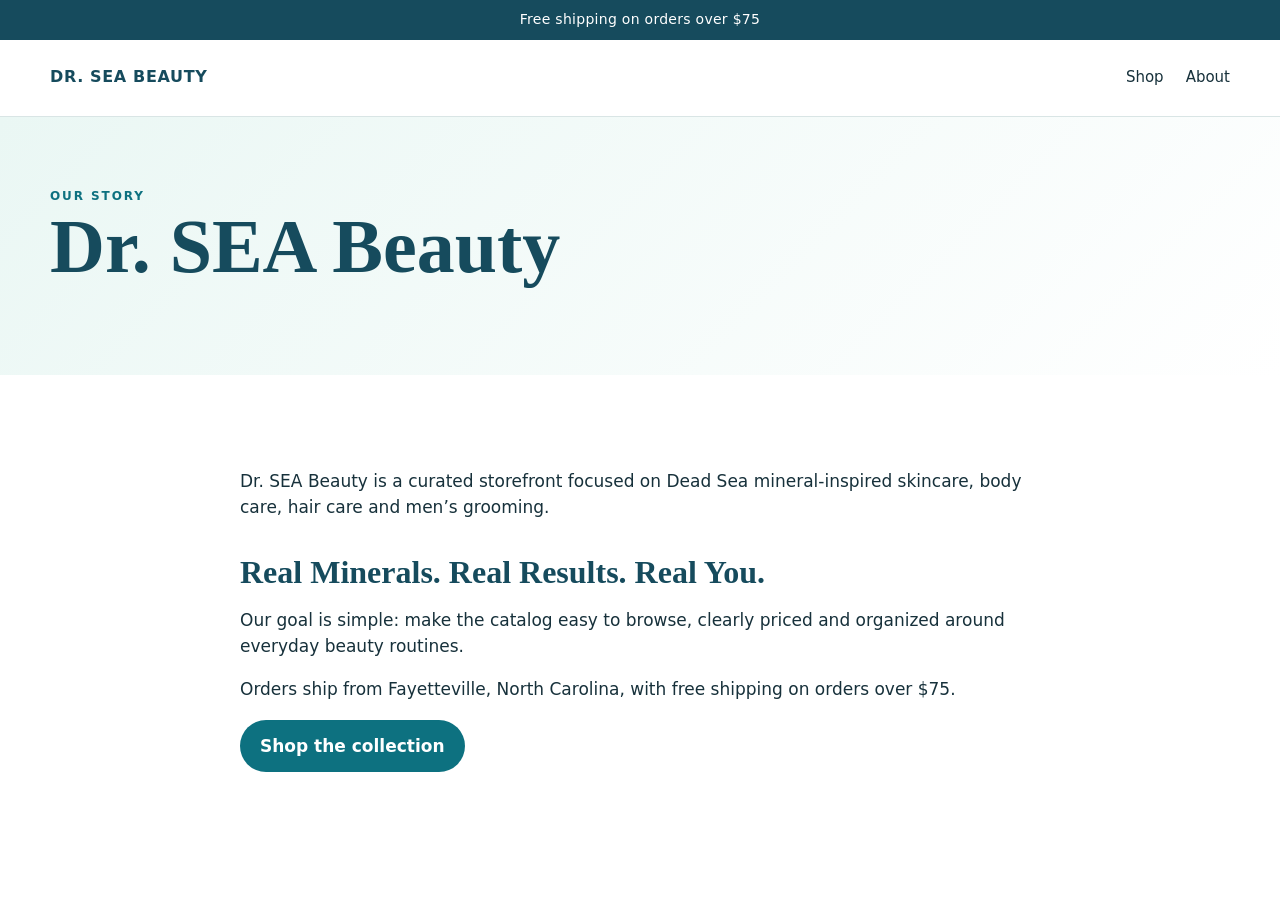
==== about.html @ 6c349fb6 "Add About page" ====
<!doctype html><html><head><meta charset="utf-8"><meta name="viewport" content="width=device-width,initial-scale=1"><title>About Dr. SEA Beauty</title><link rel="stylesheet" href="assets/css/site.css"></head><body><div class="announcement">Free shipping on orders over $75</div><header class="header"><div class="container nav"><a class="brand" href="index.html">DR. SEA BEAUTY</a><nav class="navlinks"><a href="shop.html">Shop</a><a href="about.html">About</a></nav></div></header><section class="page-hero"><div class="container"><div class="eyebrow">Our story</div><h1>Dr. SEA Beauty</h1></div></section><section class="section"><div class="container prose"><p>Dr. SEA Beauty is a curated storefront focused on Dead Sea mineral-inspired skincare, body care, hair care and men’s grooming.</p><h2>Real Minerals. Real Results. Real You.</h2><p>Our goal is simple: make the catalog easy to browse, clearly priced and organized around everyday beauty routines.</p><p>Orders ship from Fayetteville, North Carolina, with free shipping on orders over $75.</p><a class="btn" href="shop.html">Shop the collection</a></div></section></body></html>
---- assets/css/site.css ----
:root{--sea:#0d7180;--deep:#164b5d;--foam:#eaf7f4;--blue:#dceef6;--sand:#f4efe8;--gold:#c7a76a;--ink:#17313b;--muted:#61757c;--white:#fff;--line:#d9e5e5;--shadow:0 14px 40px rgba(24,67,79,.10)}
*{box-sizing:border-box}html{scroll-behavior:smooth}body{margin:0;font-family:Inter,ui-sans-serif,system-ui,-apple-system,BlinkMacSystemFont,"Segoe UI",sans-serif;color:var(--ink);background:#fff;line-height:1.55}a{color:inherit;text-decoration:none}img{max-width:100%;display:block}.container{width:min(1180px,calc(100% - 32px));margin:auto}
.announcement{background:var(--deep);color:#fff;text-align:center;padding:9px 12px;font-size:14px;letter-spacing:.02em}.header{position:sticky;top:0;z-index:40;background:rgba(255,255,255,.96);backdrop-filter:blur(16px);border-bottom:1px solid var(--line)}.nav{min-height:76px;display:flex;align-items:center;gap:26px}.brand{display:flex;align-items:center;gap:10px;font-weight:800;letter-spacing:.04em;color:var(--deep)}.brand img{width:52px;height:52px;object-fit:contain}.navlinks{display:flex;gap:22px;margin-left:auto;align-items:center;font-size:15px}.navlinks a:hover{color:var(--sea)}.cart-btn{border:1px solid var(--line);background:#fff;border-radius:999px;padding:10px 14px;cursor:pointer}.hero{background:linear-gradient(135deg,var(--foam),#fff 48%,var(--blue));overflow:hidden}.hero-grid{display:grid;grid-template-columns:1.02fr .98fr;align-items:center;min-height:610px;gap:42px}.eyebrow{text-transform:uppercase;letter-spacing:.16em;font-size:12px;font-weight:800;color:var(--sea)}h1,h2,h3{font-family:Georgia,"Times New Roman",serif;line-height:1.1;color:var(--deep);margin:0 0 16px}h1{font-size:clamp(44px,6vw,76px)}h2{font-size:clamp(34px,4vw,50px)}h3{font-size:24px}.hero p{font-size:19px;color:var(--muted);max-width:620px}.hero-art{padding:38px}.hero-art img{border-radius:28px;box-shadow:var(--shadow)}.btn{display:inline-flex;align-items:center;justify-content:center;gap:8px;background:var(--sea);color:#fff;border:0;border-radius:999px;padding:13px 20px;font-weight:750;cursor:pointer}.btn:hover{filter:brightness(.95)}.btn.secondary{background:#fff;color:var(--deep);border:1px solid var(--line)}.btn.disabled{background:#aababc;cursor:not-allowed}
.section{padding:76px 0}.section.soft{background:var(--foam)}.section.sand{background:var(--sand)}.section-head{display:flex;align-items:end;justify-content:space-between;gap:20px;margin-bottom:28px}.section-head p{max-width:610px;color:var(--muted);margin:0}.chips{display:flex;gap:10px;flex-wrap:wrap}.chip{border:1px solid var(--line);background:#fff;padding:8px 12px;border-radius:999px;font-size:14px;cursor:pointer}.chip.active,.chip:hover{background:var(--deep);color:#fff;border-color:var(--deep)}
.grid{display:grid;grid-template-columns:repeat(4,1fr);gap:22px}.card{background:#fff;border:1px solid var(--line);border-radius:20px;overflow:hidden;box-shadow:0 5px 20px rgba(21,68,80,.05);display:flex;flex-direction:column}.card-media{aspect-ratio:1/1;background:linear-gradient(145deg,#fff,var(--foam));display:flex;align-items:center;justify-content:center;padding:16px;position:relative}.card-media img{width:100%;height:100%;object-fit:contain}.badge{position:absolute;left:12px;top:12px;background:rgba(255,255,255,.92);border:1px solid var(--line);border-radius:999px;padding:6px 9px;font-size:11px;font-weight:800;color:var(--sea)}.card-body{padding:18px;display:flex;flex-direction:column;gap:9px;flex:1}.card-title{font-family:Georgia,"Times New Roman",serif;font-size:20px;line-height:1.2;color:var(--deep)}.muted{color:var(--muted)}.price{font-weight:850;color:var(--deep);font-size:18px}.card-actions{margin-top:auto;display:flex;gap:8px}.card-actions .btn{padding:10px 12px;flex:1;font-size:14px}
.stat-grid{display:grid;grid-template-columns:repeat(3,1fr);gap:20px}.stat{background:#fff;border-radius:20px;padding:26px;border:1px solid var(--line)}.stat strong{display:block;font-family:Georgia,serif;color:var(--deep);font-size:32px}.feature-grid{display:grid;grid-template-columns:repeat(3,1fr);gap:24px}.feature{padding:28px;border-radius:20px;background:#fff;border:1px solid var(--line)}.feature .icon{font-size:26px;margin-bottom:14px}
.shop-layout{display:grid;grid-template-columns:260px 1fr;gap:28px}.filters{position:sticky;top:100px;align-self:start;border:1px solid var(--line);border-radius:18px;padding:18px}.filters h3{font-size:21px}.filter-group{margin:18px 0}.filter-group label{display:block;font-size:14px;margin:9px 0}.search{width:100%;padding:12px 14px;border-radius:12px;border:1px solid var(--line);font:inherit}
.product-page{padding:56px 0}.product-grid{display:grid;grid-template-columns:1fr 1fr;gap:50px;align-items:start}.product-gallery{display:grid;grid-template-columns:1fr 1fr;gap:14px}.product-gallery img{border:1px solid var(--line);border-radius:20px;background:#fff;aspect-ratio:1/1;object-fit:contain}.product-meta{font-size:14px;color:var(--muted);display:flex;gap:12px;flex-wrap:wrap}.product-price{font-size:29px;font-weight:900;color:var(--deep);margin:16px 0}.product-copy{font-size:18px;color:#425e67}.trust{display:grid;grid-template-columns:repeat(3,1fr);gap:10px;margin:22px 0}.trust div{background:var(--foam);border-radius:14px;padding:13px;font-size:13px}.notice{border-radius:16px;padding:15px 17px;background:#fff6dc;border:1px solid #ecd797;color:#725e20}.review-box{background:#f8f4ee;border:1px solid #e8ddcf;border-radius:16px;padding:18px}
.drawer{position:fixed;right:-440px;top:0;width:min(420px,100%);height:100%;z-index:100;background:#fff;box-shadow:-20px 0 60px rgba(0,0,0,.18);transition:.25s;padding:24px;display:flex;flex-direction:column}.drawer.open{right:0}.drawer-head{display:flex;justify-content:space-between;align-items:center}.drawer-items{overflow:auto;flex:1}.drawer-item{display:grid;grid-template-columns:64px 1fr auto;gap:10px;padding:14px 0;border-bottom:1px solid var(--line)}.drawer-item img{width:64px;height:64px;object-fit:contain}.drawer-total{border-top:1px solid var(--line);padding-top:16px}.overlay{display:none;position:fixed;inset:0;background:rgba(14,37,44,.4);z-index:90}.overlay.open{display:block}
.page-hero{padding:70px 0;background:linear-gradient(135deg,var(--foam),#fff)}.prose{width:min(800px,100%);font-size:17px}.prose h2{font-size:32px;margin-top:34px}.footer{background:var(--deep);color:#dfecee;padding:58px 0 28px}.footer-grid{display:grid;grid-template-columns:2fr 1fr 1fr;gap:40px}.footer h3{color:#fff}.footer a{display:block;margin:8px 0;color:#dfecee}.footer small{color:#a9c0c7}.footer-bottom{border-top:1px solid rgba(255,255,255,.14);margin-top:34px;padding-top:22px;display:flex;justify-content:space-between;gap:20px}
.empty{padding:40px;text-align:center;border:1px dashed var(--line);border-radius:18px;color:var(--muted)}.status-pill{display:inline-block;padding:6px 10px;border-radius:999px;font-size:12px;font-weight:800;background:var(--sand)}
@media(max-width:980px){.grid{grid-template-columns:repeat(2,1fr)}.hero-grid,.product-grid{grid-template-columns:1fr}.shop-layout{grid-template-columns:1fr}.filters{position:static}.hero-grid{padding:50px 0}.hero-art{padding:0 0 35px}.feature-grid,.stat-grid{grid-template-columns:1fr 1fr}.navlinks{display:none}}
@media(max-width:620px){.grid,.feature-grid,.stat-grid,.product-gallery{grid-template-columns:1fr}.section{padding:54px 0}.footer-grid{grid-template-columns:1fr}.footer-bottom{flex-direction:column}.brand img{width:44px;height:44px}.hero-grid{min-height:auto}.card-actions{flex-direction:column}}
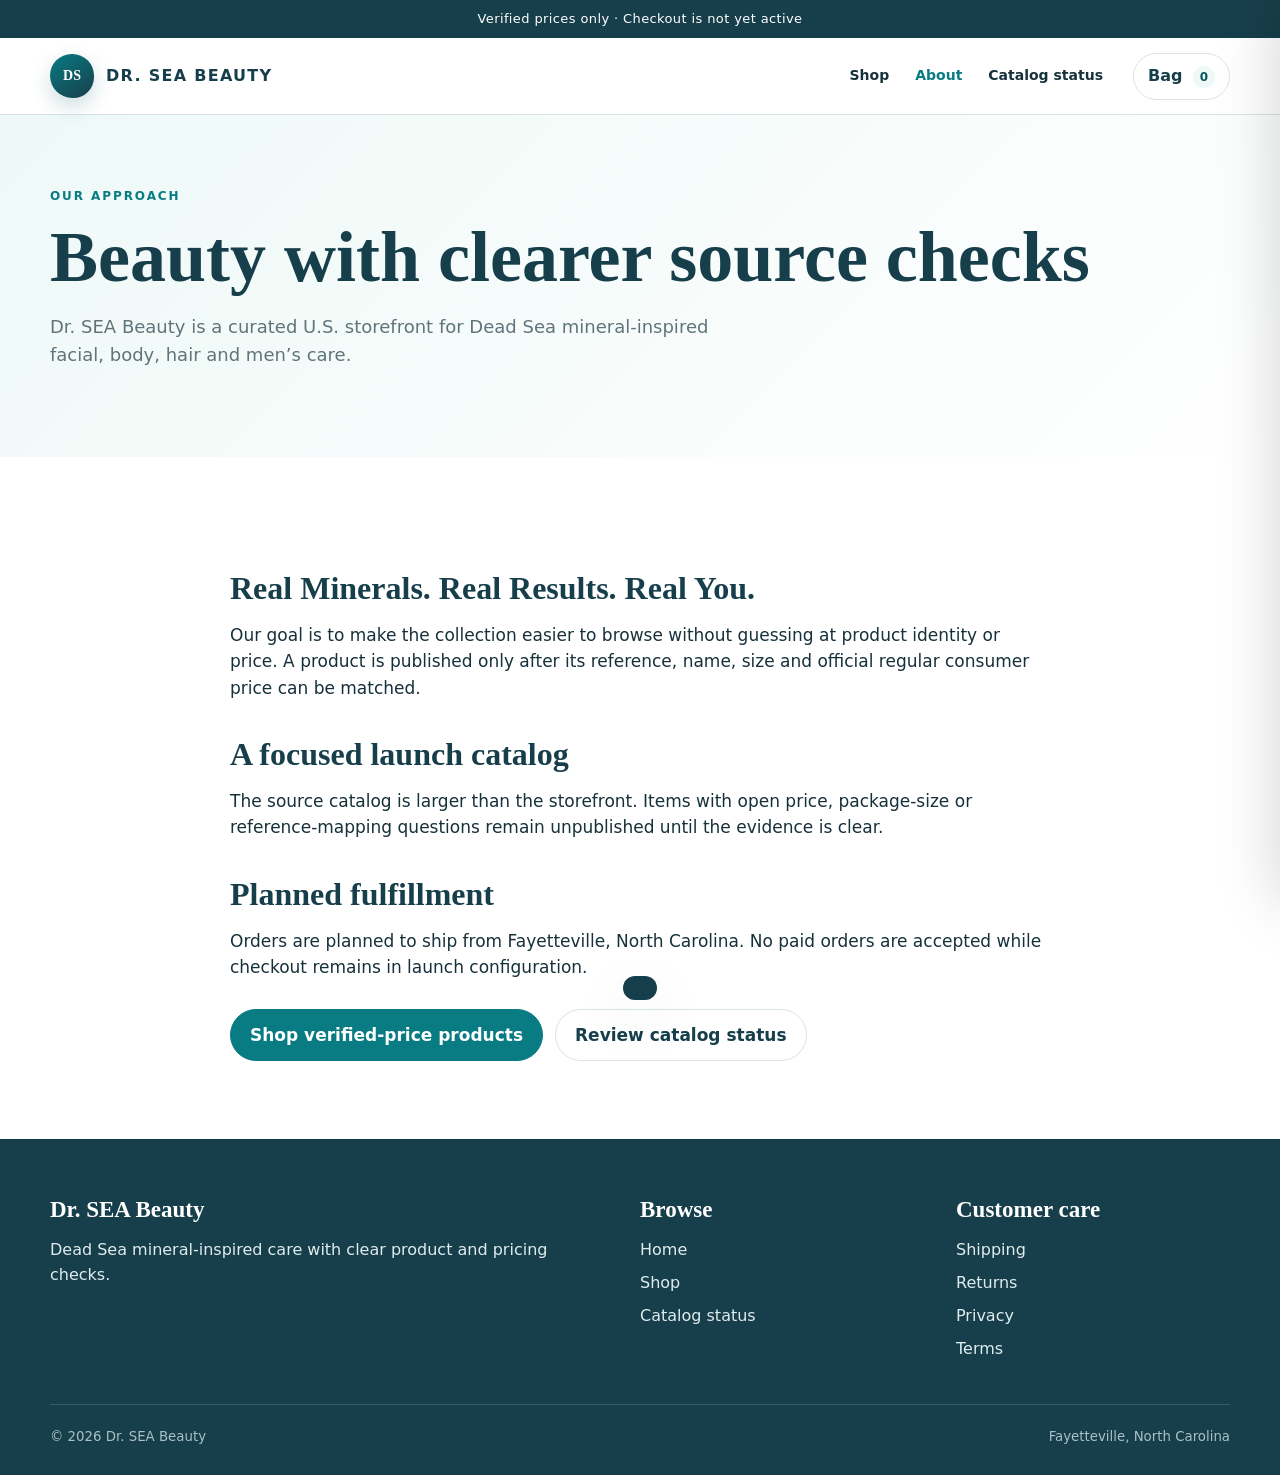
==== commit 269f00d3: "Rebuild storefront around verified catalog sources" ====
--- a/about.html
+++ b/about.html
@@ -1 +1,17 @@
-<!doctype html><html><head><meta charset="utf-8"><meta name="viewport" content="width=device-width,initial-scale=1"><title>About Dr. SEA Beauty</title><link rel="stylesheet" href="assets/css/site.css"></head><body><div class="announcement">Free shipping on orders over $75</div><header class="header"><div class="container nav"><a class="brand" href="index.html">DR. SEA BEAUTY</a><nav class="navlinks"><a href="shop.html">Shop</a><a href="about.html">About</a></nav></div></header><section class="page-hero"><div class="container"><div class="eyebrow">Our story</div><h1>Dr. SEA Beauty</h1></div></section><section class="section"><div class="container prose"><p>Dr. SEA Beauty is a curated storefront focused on Dead Sea mineral-inspired skincare, body care, hair care and men’s grooming.</p><h2>Real Minerals. Real Results. Real You.</h2><p>Our goal is simple: make the catalog easy to browse, clearly priced and organized around everyday beauty routines.</p><p>Orders ship from Fayetteville, North Carolina, with free shipping on orders over $75.</p><a class="btn" href="shop.html">Shop the collection</a></div></section></body></html>+<!doctype html>
+<html lang="en">
+<head>
+  <meta charset="utf-8"><meta name="viewport" content="width=device-width, initial-scale=1">
+  <meta name="description" content="About Dr. SEA Beauty and its source-aware approach to Dead Sea mineral-inspired personal care.">
+  <title>About | Dr. SEA Beauty</title>
+  <link rel="canonical" href="https://drseabeauty.shop/about.html">
+  <link rel="stylesheet" href="assets/css/site.css">
+  <script src="assets/js/catalog.js" defer></script><script src="assets/js/site.js" defer></script>
+</head>
+<body>
+  <a class="skip-link" href="#main">Skip to content</a><div class="announcement">Verified prices only · Checkout is not yet active</div>
+  <header class="header"><div class="container nav"><a class="brand" href="index.html"><span class="brand-mark" aria-hidden="true">DS</span>DR. SEA BEAUTY</a><nav class="navlinks" aria-label="Primary navigation"><a href="shop.html">Shop</a><a href="about.html" aria-current="page">About</a><a href="catalog-status.html">Catalog status</a></nav><button class="cart-btn" type="button" data-open-cart>Bag <span class="cart-count" data-cart-count>0</span></button></div></header>
+  <main id="main"><section class="page-hero"><div class="container"><div class="eyebrow">Our approach</div><h1>Beauty with clearer source checks</h1><p>Dr. SEA Beauty is a curated U.S. storefront for Dead Sea mineral-inspired facial, body, hair and men’s care.</p></div></section><section class="section"><div class="container prose"><h2>Real Minerals. Real Results. Real You.</h2><p>Our goal is to make the collection easier to browse without guessing at product identity or price. A product is published only after its reference, name, size and official regular consumer price can be matched.</p><h2>A focused launch catalog</h2><p>The source catalog is larger than the storefront. Items with open price, package-size or reference-mapping questions remain unpublished until the evidence is clear.</p><h2>Planned fulfillment</h2><p>Orders are planned to ship from Fayetteville, North Carolina. No paid orders are accepted while checkout remains in launch configuration.</p><div class="button-row"><a class="btn" href="shop.html">Shop verified-price products</a><a class="btn secondary" href="catalog-status.html">Review catalog status</a></div></div></section></main>
+  <footer class="footer"><div class="container"><div class="footer-grid"><div><h3>Dr. SEA Beauty</h3><p>Dead Sea mineral-inspired care with clear product and pricing checks.</p></div><div><h3>Browse</h3><a href="index.html">Home</a><a href="shop.html">Shop</a><a href="catalog-status.html">Catalog status</a></div><div><h3>Customer care</h3><a href="shipping.html">Shipping</a><a href="returns.html">Returns</a><a href="privacy.html">Privacy</a><a href="terms.html">Terms</a></div></div><div class="footer-bottom"><small>© 2026 Dr. SEA Beauty</small><small>Fayetteville, North Carolina</small></div></div></footer>
+</body>
+</html>
--- a/assets/css/site.css
+++ b/assets/css/site.css
@@ -1,13 +1,208 @@
-:root{--sea:#0d7180;--deep:#164b5d;--foam:#eaf7f4;--blue:#dceef6;--sand:#f4efe8;--gold:#c7a76a;--ink:#17313b;--muted:#61757c;--white:#fff;--line:#d9e5e5;--shadow:0 14px 40px rgba(24,67,79,.10)}
-*{box-sizing:border-box}html{scroll-behavior:smooth}body{margin:0;font-family:Inter,ui-sans-serif,system-ui,-apple-system,BlinkMacSystemFont,"Segoe UI",sans-serif;color:var(--ink);background:#fff;line-height:1.55}a{color:inherit;text-decoration:none}img{max-width:100%;display:block}.container{width:min(1180px,calc(100% - 32px));margin:auto}
-.announcement{background:var(--deep);color:#fff;text-align:center;padding:9px 12px;font-size:14px;letter-spacing:.02em}.header{position:sticky;top:0;z-index:40;background:rgba(255,255,255,.96);backdrop-filter:blur(16px);border-bottom:1px solid var(--line)}.nav{min-height:76px;display:flex;align-items:center;gap:26px}.brand{display:flex;align-items:center;gap:10px;font-weight:800;letter-spacing:.04em;color:var(--deep)}.brand img{width:52px;height:52px;object-fit:contain}.navlinks{display:flex;gap:22px;margin-left:auto;align-items:center;font-size:15px}.navlinks a:hover{color:var(--sea)}.cart-btn{border:1px solid var(--line);background:#fff;border-radius:999px;padding:10px 14px;cursor:pointer}.hero{background:linear-gradient(135deg,var(--foam),#fff 48%,var(--blue));overflow:hidden}.hero-grid{display:grid;grid-template-columns:1.02fr .98fr;align-items:center;min-height:610px;gap:42px}.eyebrow{text-transform:uppercase;letter-spacing:.16em;font-size:12px;font-weight:800;color:var(--sea)}h1,h2,h3{font-family:Georgia,"Times New Roman",serif;line-height:1.1;color:var(--deep);margin:0 0 16px}h1{font-size:clamp(44px,6vw,76px)}h2{font-size:clamp(34px,4vw,50px)}h3{font-size:24px}.hero p{font-size:19px;color:var(--muted);max-width:620px}.hero-art{padding:38px}.hero-art img{border-radius:28px;box-shadow:var(--shadow)}.btn{display:inline-flex;align-items:center;justify-content:center;gap:8px;background:var(--sea);color:#fff;border:0;border-radius:999px;padding:13px 20px;font-weight:750;cursor:pointer}.btn:hover{filter:brightness(.95)}.btn.secondary{background:#fff;color:var(--deep);border:1px solid var(--line)}.btn.disabled{background:#aababc;cursor:not-allowed}
-.section{padding:76px 0}.section.soft{background:var(--foam)}.section.sand{background:var(--sand)}.section-head{display:flex;align-items:end;justify-content:space-between;gap:20px;margin-bottom:28px}.section-head p{max-width:610px;color:var(--muted);margin:0}.chips{display:flex;gap:10px;flex-wrap:wrap}.chip{border:1px solid var(--line);background:#fff;padding:8px 12px;border-radius:999px;font-size:14px;cursor:pointer}.chip.active,.chip:hover{background:var(--deep);color:#fff;border-color:var(--deep)}
-.grid{display:grid;grid-template-columns:repeat(4,1fr);gap:22px}.card{background:#fff;border:1px solid var(--line);border-radius:20px;overflow:hidden;box-shadow:0 5px 20px rgba(21,68,80,.05);display:flex;flex-direction:column}.card-media{aspect-ratio:1/1;background:linear-gradient(145deg,#fff,var(--foam));display:flex;align-items:center;justify-content:center;padding:16px;position:relative}.card-media img{width:100%;height:100%;object-fit:contain}.badge{position:absolute;left:12px;top:12px;background:rgba(255,255,255,.92);border:1px solid var(--line);border-radius:999px;padding:6px 9px;font-size:11px;font-weight:800;color:var(--sea)}.card-body{padding:18px;display:flex;flex-direction:column;gap:9px;flex:1}.card-title{font-family:Georgia,"Times New Roman",serif;font-size:20px;line-height:1.2;color:var(--deep)}.muted{color:var(--muted)}.price{font-weight:850;color:var(--deep);font-size:18px}.card-actions{margin-top:auto;display:flex;gap:8px}.card-actions .btn{padding:10px 12px;flex:1;font-size:14px}
-.stat-grid{display:grid;grid-template-columns:repeat(3,1fr);gap:20px}.stat{background:#fff;border-radius:20px;padding:26px;border:1px solid var(--line)}.stat strong{display:block;font-family:Georgia,serif;color:var(--deep);font-size:32px}.feature-grid{display:grid;grid-template-columns:repeat(3,1fr);gap:24px}.feature{padding:28px;border-radius:20px;background:#fff;border:1px solid var(--line)}.feature .icon{font-size:26px;margin-bottom:14px}
-.shop-layout{display:grid;grid-template-columns:260px 1fr;gap:28px}.filters{position:sticky;top:100px;align-self:start;border:1px solid var(--line);border-radius:18px;padding:18px}.filters h3{font-size:21px}.filter-group{margin:18px 0}.filter-group label{display:block;font-size:14px;margin:9px 0}.search{width:100%;padding:12px 14px;border-radius:12px;border:1px solid var(--line);font:inherit}
-.product-page{padding:56px 0}.product-grid{display:grid;grid-template-columns:1fr 1fr;gap:50px;align-items:start}.product-gallery{display:grid;grid-template-columns:1fr 1fr;gap:14px}.product-gallery img{border:1px solid var(--line);border-radius:20px;background:#fff;aspect-ratio:1/1;object-fit:contain}.product-meta{font-size:14px;color:var(--muted);display:flex;gap:12px;flex-wrap:wrap}.product-price{font-size:29px;font-weight:900;color:var(--deep);margin:16px 0}.product-copy{font-size:18px;color:#425e67}.trust{display:grid;grid-template-columns:repeat(3,1fr);gap:10px;margin:22px 0}.trust div{background:var(--foam);border-radius:14px;padding:13px;font-size:13px}.notice{border-radius:16px;padding:15px 17px;background:#fff6dc;border:1px solid #ecd797;color:#725e20}.review-box{background:#f8f4ee;border:1px solid #e8ddcf;border-radius:16px;padding:18px}
-.drawer{position:fixed;right:-440px;top:0;width:min(420px,100%);height:100%;z-index:100;background:#fff;box-shadow:-20px 0 60px rgba(0,0,0,.18);transition:.25s;padding:24px;display:flex;flex-direction:column}.drawer.open{right:0}.drawer-head{display:flex;justify-content:space-between;align-items:center}.drawer-items{overflow:auto;flex:1}.drawer-item{display:grid;grid-template-columns:64px 1fr auto;gap:10px;padding:14px 0;border-bottom:1px solid var(--line)}.drawer-item img{width:64px;height:64px;object-fit:contain}.drawer-total{border-top:1px solid var(--line);padding-top:16px}.overlay{display:none;position:fixed;inset:0;background:rgba(14,37,44,.4);z-index:90}.overlay.open{display:block}
-.page-hero{padding:70px 0;background:linear-gradient(135deg,var(--foam),#fff)}.prose{width:min(800px,100%);font-size:17px}.prose h2{font-size:32px;margin-top:34px}.footer{background:var(--deep);color:#dfecee;padding:58px 0 28px}.footer-grid{display:grid;grid-template-columns:2fr 1fr 1fr;gap:40px}.footer h3{color:#fff}.footer a{display:block;margin:8px 0;color:#dfecee}.footer small{color:#a9c0c7}.footer-bottom{border-top:1px solid rgba(255,255,255,.14);margin-top:34px;padding-top:22px;display:flex;justify-content:space-between;gap:20px}
-.empty{padding:40px;text-align:center;border:1px dashed var(--line);border-radius:18px;color:var(--muted)}.status-pill{display:inline-block;padding:6px 10px;border-radius:999px;font-size:12px;font-weight:800;background:var(--sand)}
-@media(max-width:980px){.grid{grid-template-columns:repeat(2,1fr)}.hero-grid,.product-grid{grid-template-columns:1fr}.shop-layout{grid-template-columns:1fr}.filters{position:static}.hero-grid{padding:50px 0}.hero-art{padding:0 0 35px}.feature-grid,.stat-grid{grid-template-columns:1fr 1fr}.navlinks{display:none}}
-@media(max-width:620px){.grid,.feature-grid,.stat-grid,.product-gallery{grid-template-columns:1fr}.section{padding:54px 0}.footer-grid{grid-template-columns:1fr}.footer-bottom{flex-direction:column}.brand img{width:44px;height:44px}.hero-grid{min-height:auto}.card-actions{flex-direction:column}}+:root {
+  --sea: #087b83;
+  --sea-dark: #07565e;
+  --deep: #173f4b;
+  --foam: #eef9f7;
+  --blue: #e5f2f6;
+  --sand: #f5f0e8;
+  --gold: #b89454;
+  --ink: #17313b;
+  --muted: #60747b;
+  --white: #fff;
+  --line: #d8e5e4;
+  --warning: #fff7dd;
+  --shadow: 0 22px 60px rgba(17, 71, 82, .12);
+  --radius: 24px;
+}
+
+* { box-sizing: border-box; }
+html { scroll-behavior: smooth; }
+body { margin: 0; font-family: Inter, ui-sans-serif, system-ui, -apple-system, BlinkMacSystemFont, "Segoe UI", sans-serif; color: var(--ink); background: #fff; line-height: 1.55; }
+body.drawer-open { overflow: hidden; }
+a { color: inherit; text-decoration: none; }
+img { max-width: 100%; display: block; }
+button, input, select { font: inherit; }
+button, a { -webkit-tap-highlight-color: transparent; }
+:focus-visible { outline: 3px solid #f2c86c; outline-offset: 3px; }
+.container { width: min(1180px, calc(100% - 36px)); margin-inline: auto; }
+.skip-link { position: fixed; z-index: 200; left: 16px; top: -80px; background: var(--deep); color: #fff; padding: 10px 14px; border-radius: 10px; }
+.skip-link:focus { top: 12px; }
+.announcement { background: var(--deep); color: #fff; text-align: center; padding: 9px 16px; font-size: 13px; letter-spacing: .03em; }
+.header { position: sticky; top: 0; z-index: 40; background: rgba(255, 255, 255, .95); backdrop-filter: blur(18px); border-bottom: 1px solid var(--line); }
+.nav { min-height: 76px; display: flex; align-items: center; gap: 28px; }
+.brand { display: inline-flex; align-items: center; gap: 12px; font-weight: 850; letter-spacing: .08em; color: var(--deep); white-space: nowrap; }
+.brand-mark { width: 44px; height: 44px; border-radius: 50% 50% 48% 52%; display: grid; place-items: center; background: linear-gradient(145deg, var(--sea), var(--deep)); color: #fff; font-family: Georgia, serif; font-size: 14px; letter-spacing: 0; box-shadow: 0 8px 20px rgba(7, 86, 94, .2); }
+.brand img { width: 52px; height: 52px; object-fit: contain; }
+.navlinks { margin-left: auto; display: flex; align-items: center; gap: 22px; font-size: 14px; font-weight: 650; }
+.navlinks a { padding: 8px 2px; }
+.navlinks a:hover, .navlinks a[aria-current="page"] { color: var(--sea); }
+.cart-btn { border: 1px solid var(--line); background: #fff; color: var(--deep); border-radius: 999px; padding: 10px 14px; cursor: pointer; font-weight: 750; }
+.cart-count { display: inline-grid; place-items: center; min-width: 22px; height: 22px; margin-left: 5px; padding-inline: 5px; border-radius: 999px; background: var(--foam); color: var(--sea-dark); font-size: 12px; }
+
+h1, h2, h3 { font-family: Georgia, "Times New Roman", serif; line-height: 1.1; color: var(--deep); margin: 0 0 16px; text-wrap: balance; }
+h1 { font-size: clamp(42px, 6vw, 72px); }
+h2 { font-size: clamp(32px, 4vw, 48px); }
+h3 { font-size: 23px; }
+p { margin: 0 0 1rem; }
+.eyebrow { text-transform: uppercase; letter-spacing: .16em; font-size: 12px; font-weight: 850; color: var(--sea); margin-bottom: 12px; }
+.muted { color: var(--muted); }
+.small-text { font-size: 13px; }
+.fine-print { color: var(--muted); font-size: 13px; }
+.btn { display: inline-flex; align-items: center; justify-content: center; gap: 8px; min-height: 46px; padding: 12px 19px; border: 1px solid var(--sea); border-radius: 999px; background: var(--sea); color: #fff; font-weight: 800; cursor: pointer; transition: transform .15s ease, box-shadow .15s ease, background .15s ease; }
+.btn:hover { background: var(--sea-dark); border-color: var(--sea-dark); transform: translateY(-1px); box-shadow: 0 10px 24px rgba(8, 123, 131, .18); }
+.btn.secondary { background: #fff; color: var(--deep); border-color: var(--line); }
+.btn.secondary:hover { background: var(--foam); color: var(--sea-dark); }
+.btn.small { min-height: 40px; padding: 8px 13px; font-size: 13px; }
+.btn.wide { width: 100%; }
+.button-row { display: flex; gap: 12px; flex-wrap: wrap; margin-top: 28px; }
+
+.hero { overflow: hidden; background: radial-gradient(circle at 83% 20%, rgba(255,255,255,.9), transparent 24%), linear-gradient(135deg, var(--foam), #fff 51%, var(--blue)); }
+.hero-grid { min-height: 620px; display: grid; grid-template-columns: 1.08fr .92fr; align-items: center; gap: 56px; padding-block: 56px; }
+.hero p { max-width: 650px; color: var(--muted); font-size: 19px; }
+.hero-panel { position: relative; min-height: 470px; display: grid; place-items: center; }
+.hero-orbit { position: absolute; inset: 5%; border: 1px solid rgba(8, 123, 131, .17); border-radius: 50%; }
+.hero-orbit:nth-child(2) { inset: 16%; }
+.hero-product { position: relative; width: min(390px, 88%); padding: 46px 36px; border: 1px solid rgba(255,255,255,.75); border-radius: 48% 48% 28px 28px; background: rgba(255,255,255,.78); box-shadow: var(--shadow); backdrop-filter: blur(12px); text-align: center; }
+.hero-product .brand-mark { width: 76px; height: 76px; margin: 0 auto 22px; font-size: 20px; }
+.hero-product strong { display: block; font-family: Georgia, serif; font-size: 32px; color: var(--deep); }
+.hero-product span { color: var(--sea); font-weight: 750; }
+.proof-strip { display: grid; grid-template-columns: repeat(3, 1fr); gap: 12px; margin-top: 34px; }
+.proof-strip div { padding: 14px; background: rgba(255,255,255,.72); border: 1px solid var(--line); border-radius: 16px; }
+.proof-strip strong { display: block; color: var(--deep); }
+.proof-strip span { color: var(--muted); font-size: 12px; }
+
+.section { padding: 78px 0; }
+.section.soft { background: var(--foam); }
+.section.sand { background: var(--sand); }
+.section-head { display: flex; align-items: end; justify-content: space-between; gap: 28px; margin-bottom: 30px; }
+.section-head p { max-width: 620px; color: var(--muted); margin: 0; }
+.grid { display: grid; grid-template-columns: repeat(4, minmax(0, 1fr)); gap: 22px; }
+.card { min-width: 0; overflow: hidden; display: flex; flex-direction: column; background: #fff; border: 1px solid var(--line); border-radius: 22px; box-shadow: 0 8px 28px rgba(21, 68, 80, .06); transition: transform .18s ease, box-shadow .18s ease; }
+.card:hover { transform: translateY(-4px); box-shadow: 0 18px 38px rgba(21, 68, 80, .1); }
+.card-media { position: relative; aspect-ratio: 1 / 1; display: grid; place-items: center; padding: 24px; background: linear-gradient(145deg, #fff, var(--foam)); }
+.card-media .product-image { width: 100%; height: 100%; object-fit: contain; mix-blend-mode: multiply; }
+.badge { position: absolute; z-index: 2; top: 13px; left: 13px; padding: 6px 9px; border: 1px solid var(--line); border-radius: 999px; background: rgba(255,255,255,.93); color: var(--sea-dark); font-size: 11px; font-weight: 850; }
+.product-placeholder { width: 72%; aspect-ratio: .78; display: flex; flex-direction: column; align-items: center; justify-content: center; gap: 6px; border: 1px solid rgba(8,123,131,.18); border-radius: 48% 48% 20px 20px; background: linear-gradient(160deg, #fff, #edf8f5); box-shadow: 0 18px 35px rgba(18,90,96,.1); color: var(--sea-dark); text-align: center; }
+.product-placeholder span { font-family: Georgia, serif; font-size: 19px; font-weight: 800; letter-spacing: .08em; }
+.product-placeholder strong { font-size: 13px; letter-spacing: .15em; }
+.product-placeholder small { color: var(--muted); font-size: 10px; }
+.card-body { flex: 1; display: flex; flex-direction: column; gap: 8px; padding: 18px; }
+.product-meta { display: flex; flex-wrap: wrap; gap: 8px 14px; color: var(--muted); font-size: 12px; font-weight: 700; }
+.card-title { color: var(--deep); font-family: Georgia, serif; font-size: 20px; line-height: 1.2; }
+.card-title:hover { color: var(--sea); }
+.card-subtitle { min-height: 35px; color: var(--sea-dark); font-size: 13px; font-weight: 700; }
+.card-copy { color: var(--muted); font-size: 13px; }
+.card-footer { margin-top: auto; padding-top: 8px; display: flex; align-items: center; justify-content: space-between; gap: 10px; }
+.price { color: var(--deep); font-size: 18px; font-weight: 900; }
+.pricing-banner { padding: 25px; display: grid; grid-template-columns: auto 1fr; gap: 18px; align-items: center; background: var(--deep); color: #fff; border-radius: var(--radius); }
+.pricing-banner .seal { width: 68px; height: 68px; display: grid; place-items: center; border: 1px solid rgba(255,255,255,.35); border-radius: 50%; color: #fff; font-family: Georgia, serif; font-size: 22px; }
+.pricing-banner h3 { color: #fff; margin-bottom: 6px; }
+.pricing-banner p { margin: 0; color: #dcebec; }
+.feature-grid { display: grid; grid-template-columns: repeat(3, 1fr); gap: 22px; }
+.feature { padding: 28px; border: 1px solid var(--line); border-radius: 22px; background: #fff; }
+.feature-index { display: block; margin-bottom: 18px; color: var(--gold); font-family: Georgia, serif; font-size: 27px; }
+
+.page-hero { padding: 72px 0; background: linear-gradient(135deg, var(--foam), #fff); }
+.page-hero p { max-width: 700px; color: var(--muted); font-size: 18px; }
+.shop-tools { display: grid; grid-template-columns: minmax(240px, 1fr) 220px; gap: 12px; margin: 24px 0 16px; }
+.search, .select { width: 100%; min-height: 48px; padding: 11px 14px; border: 1px solid var(--line); border-radius: 14px; background: #fff; color: var(--ink); }
+.filter-row { display: flex; align-items: center; justify-content: space-between; gap: 16px; flex-wrap: wrap; margin-bottom: 25px; }
+.chips { display: flex; gap: 9px; flex-wrap: wrap; }
+.chip { padding: 8px 12px; border: 1px solid var(--line); border-radius: 999px; background: #fff; color: var(--deep); cursor: pointer; font-size: 13px; font-weight: 750; }
+.chip:hover { background: var(--foam); border-color: #acd2d0; }
+.full-span { grid-column: 1 / -1; }
+
+.product-page { padding: 58px 0 82px; }
+.product-grid { display: grid; grid-template-columns: minmax(0, 1fr) minmax(0, .9fr); gap: 56px; align-items: start; }
+.product-media-large { min-height: 580px; aspect-ratio: 1 / 1; display: grid; place-items: center; padding: 48px; border: 1px solid var(--line); border-radius: 28px; background: linear-gradient(145deg, #fff, var(--foam)); }
+.product-media-large .product-image { width: 100%; height: 100%; object-fit: contain; mix-blend-mode: multiply; }
+.product-media-large .product-placeholder { width: 58%; }
+.product-info { padding-top: 12px; }
+.product-info h1 { margin-top: 12px; font-size: clamp(38px, 5vw, 60px); }
+.product-subtitle { color: var(--sea-dark); font-size: 19px; font-weight: 700; }
+.product-price { margin: 22px 0 14px; color: var(--deep); font-size: 31px; font-weight: 900; }
+.product-copy { color: #425e67; font-size: 18px; }
+.highlight-list { margin: 24px 0; padding: 0; display: grid; grid-template-columns: repeat(3, 1fr); gap: 10px; list-style: none; }
+.highlight-list li { padding: 13px; border-radius: 14px; background: var(--foam); color: var(--deep); font-size: 13px; font-weight: 700; }
+.back-link { display: inline-block; margin-bottom: 22px; color: var(--sea-dark); font-weight: 750; }
+.pricing-note { margin-top: 18px; padding: 15px 17px; border: 1px solid #ecd797; border-radius: 16px; background: var(--warning); color: #6f5b20; font-size: 14px; }
+
+.stat-grid { display: grid; grid-template-columns: repeat(4, 1fr); gap: 18px; }
+.stat { padding: 25px; border: 1px solid var(--line); border-radius: 20px; background: #fff; }
+.stat strong { display: block; color: var(--deep); font-family: Georgia, serif; font-size: 36px; }
+.stat span { color: var(--muted); font-size: 13px; }
+.table-wrap { overflow-x: auto; border: 1px solid var(--line); border-radius: 18px; }
+.status-table { width: 100%; border-collapse: collapse; min-width: 700px; }
+.status-table th, .status-table td { padding: 15px 17px; border-bottom: 1px solid var(--line); text-align: left; vertical-align: top; }
+.status-table th { background: var(--foam); color: var(--deep); font-size: 13px; }
+.status-table tr:last-child td { border-bottom: 0; }
+.status-pill { display: inline-block; padding: 6px 10px; border-radius: 999px; background: var(--sand); color: #6d552a; font-size: 11px; font-weight: 850; white-space: nowrap; }
+.notice { padding: 17px 19px; border: 1px solid #ecd797; border-radius: 16px; background: var(--warning); color: #725e20; }
+.prose { width: min(820px, 100%); font-size: 17px; }
+.prose h2 { margin-top: 36px; font-size: 32px; }
+.empty { padding: 42px 24px; border: 1px dashed #b9cdcc; border-radius: 18px; text-align: center; color: var(--muted); }
+.empty h1, .empty h2, .empty h3 { color: var(--deep); }
+.launch-panel { padding: 34px; display: grid; grid-template-columns: auto 1fr; gap: 22px; align-items: start; border: 1px solid var(--line); border-radius: 24px; background: var(--foam); }
+.launch-icon { width: 62px; height: 62px; display: grid; place-items: center; border-radius: 50%; background: #fff; color: var(--sea-dark); font-size: 28px; }
+
+.overlay { display: none; position: fixed; inset: 0; z-index: 90; background: rgba(14, 37, 44, .46); }
+.overlay.open { display: block; }
+.drawer { position: fixed; top: 0; right: -460px; z-index: 100; width: min(440px, 100%); height: 100%; padding: 24px; display: flex; flex-direction: column; background: #fff; box-shadow: -20px 0 60px rgba(0,0,0,.18); transition: right .25s ease; }
+.drawer.open { right: 0; }
+.drawer-head { display: flex; align-items: start; justify-content: space-between; gap: 18px; }
+.drawer-head h2 { font-size: 32px; }
+.icon-btn { width: 42px; height: 42px; border: 1px solid var(--line); border-radius: 50%; background: #fff; color: var(--deep); cursor: pointer; font-size: 25px; line-height: 1; }
+.drawer-items { flex: 1; overflow-y: auto; padding-block: 10px; }
+.drawer-item { display: grid; grid-template-columns: 1fr auto auto; gap: 12px; align-items: center; padding: 16px 0; border-bottom: 1px solid var(--line); }
+.quantity-controls { display: flex; align-items: center; gap: 7px; }
+.quantity-controls button { width: 28px; height: 28px; border: 1px solid var(--line); border-radius: 50%; background: #fff; cursor: pointer; }
+.drawer-total { padding-top: 17px; border-top: 1px solid var(--line); }
+.total-row { display: flex; justify-content: space-between; margin-bottom: 8px; font-size: 18px; }
+.toast { position: fixed; left: 50%; bottom: -100px; z-index: 120; max-width: calc(100% - 32px); transform: translateX(-50%); padding: 12px 17px; border-radius: 999px; background: var(--deep); color: #fff; box-shadow: var(--shadow); transition: bottom .25s ease; font-size: 14px; }
+.toast.show { bottom: 24px; }
+
+.footer { padding: 58px 0 28px; background: var(--deep); color: #dfecee; }
+.footer-grid { display: grid; grid-template-columns: 2fr 1fr 1fr; gap: 42px; }
+.footer h3 { color: #fff; }
+.footer a { display: block; margin: 8px 0; color: #dfecee; }
+.footer a:hover { color: #fff; }
+.footer small { color: #a9c0c7; }
+.footer-bottom { margin-top: 34px; padding-top: 22px; display: flex; justify-content: space-between; gap: 20px; border-top: 1px solid rgba(255,255,255,.14); }
+.footer-bottom small a { display: inline; margin: 0; }
+
+@media (max-width: 980px) {
+  .grid { grid-template-columns: repeat(2, minmax(0, 1fr)); }
+  .hero-grid, .product-grid { grid-template-columns: 1fr; }
+  .hero-grid { min-height: auto; }
+  .hero-panel { min-height: 410px; }
+  .product-media-large { min-height: 500px; }
+  .stat-grid { grid-template-columns: repeat(2, 1fr); }
+  .feature-grid { grid-template-columns: 1fr; }
+  .nav { flex-wrap: wrap; padding-block: 12px; gap: 12px 20px; }
+  .navlinks { order: 3; width: 100%; margin-left: 0; justify-content: center; overflow-x: auto; }
+  .cart-btn { margin-left: auto; }
+}
+
+@media (max-width: 650px) {
+  .container { width: min(100% - 28px, 1180px); }
+  .section { padding: 58px 0; }
+  .grid, .stat-grid, .proof-strip, .highlight-list, .shop-tools { grid-template-columns: 1fr; }
+  .section-head { align-items: start; flex-direction: column; }
+  .hero-grid { padding-block: 46px; }
+  .hero-panel { min-height: 330px; }
+  .hero-product { padding: 38px 24px; }
+  .hero-product strong { font-size: 27px; }
+  .product-media-large { min-height: auto; padding: 30px; }
+  .card-footer { align-items: stretch; flex-direction: column; }
+  .drawer-item { grid-template-columns: 1fr auto; }
+  .drawer-item > strong { grid-column: 1 / -1; }
+  .footer-grid { grid-template-columns: 1fr; }
+  .footer-bottom { flex-direction: column; }
+  .launch-panel, .pricing-banner { grid-template-columns: 1fr; }
+  .navlinks { justify-content: flex-start; }
+}
+
+@media (prefers-reduced-motion: reduce) {
+  html { scroll-behavior: auto; }
+  *, *::before, *::after { animation-duration: .01ms !important; transition-duration: .01ms !important; }
+}
